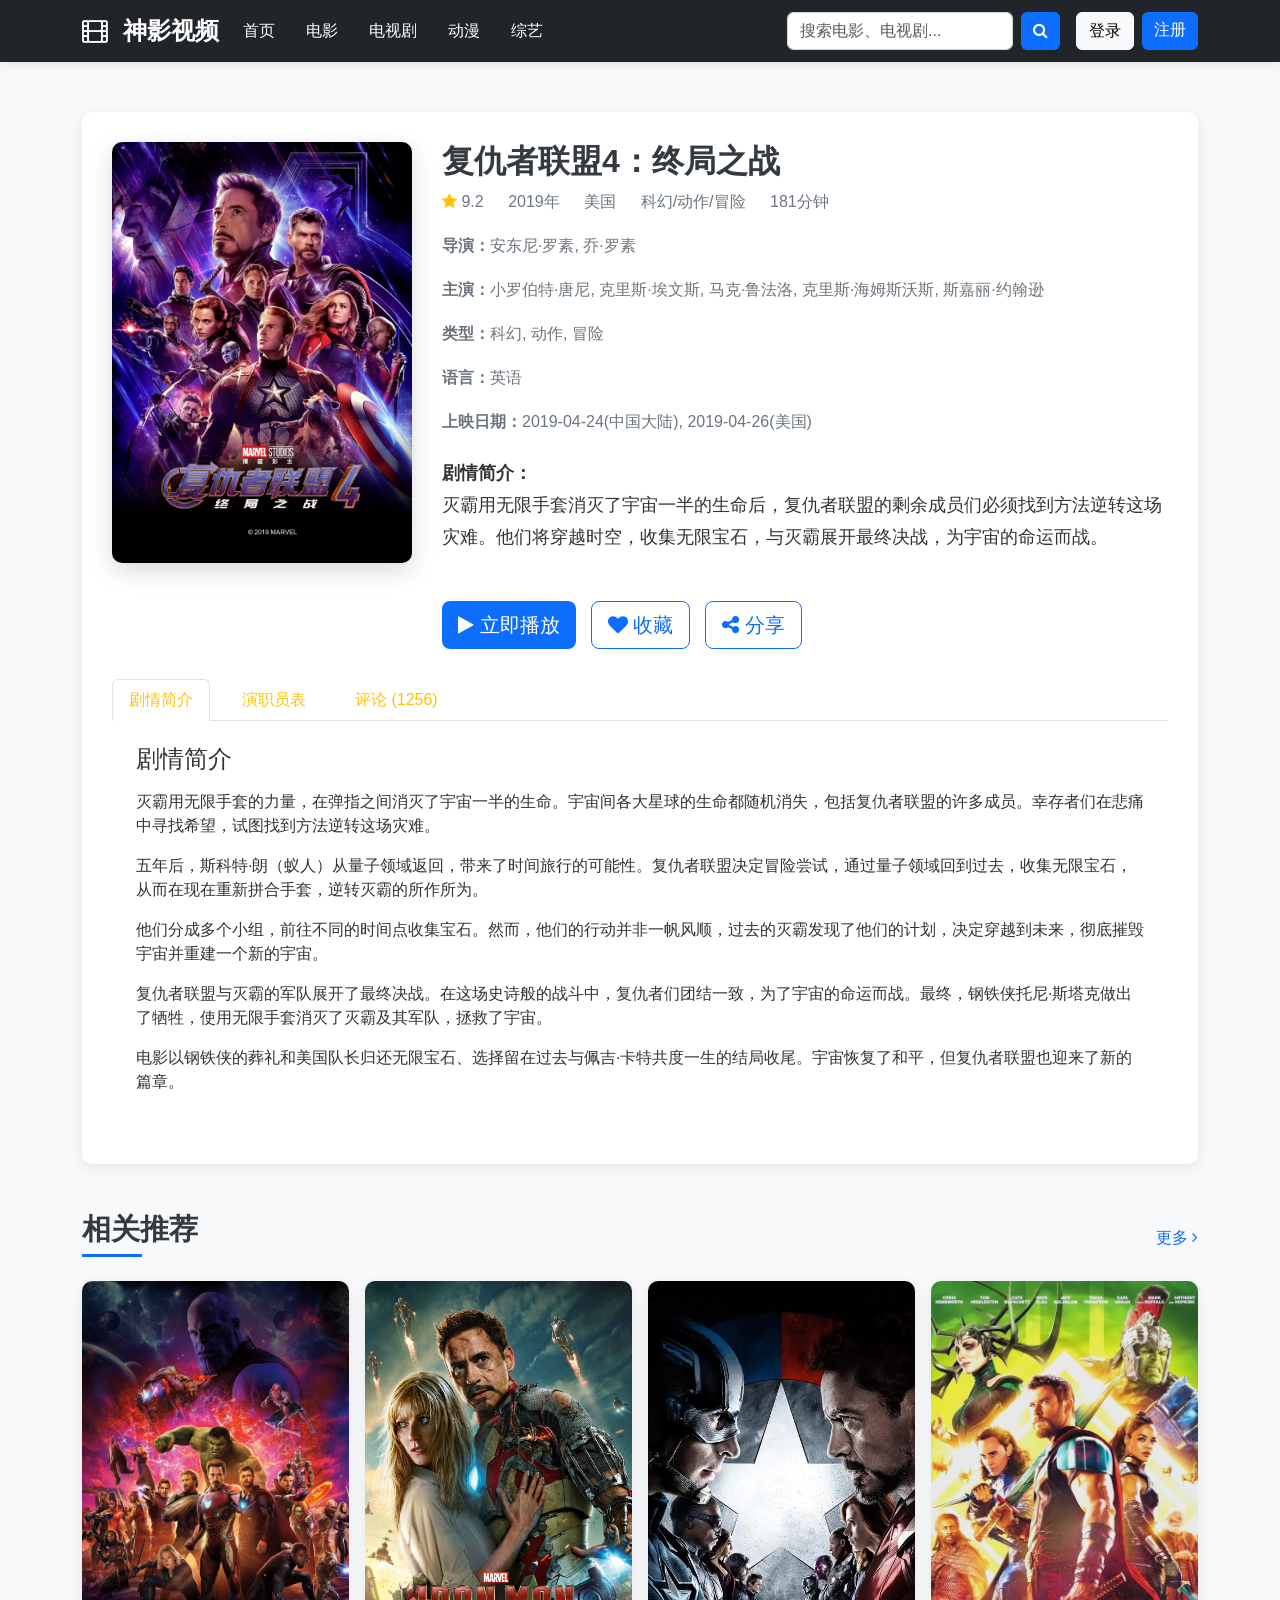
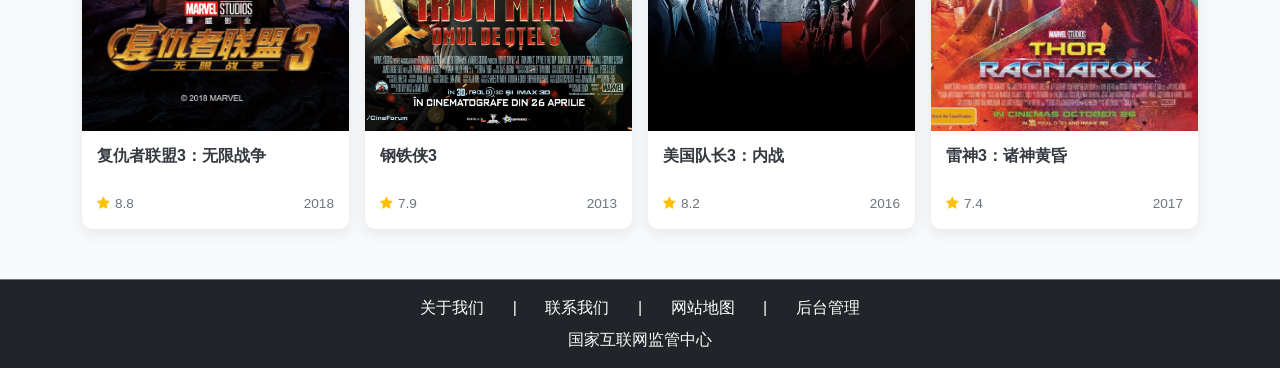
==== movie-detail.html @ 6626588a "首页+电影详情页" ====
<!DOCTYPE html>
<html lang="zh-CN">
<head>
    <meta charset="UTF-8">
    <meta name="viewport" content="width=device-width, initial-scale=1.0">
    <title>复仇者联盟4：终局之战 - 神影视频</title>
    <!-- Bootstrap 5 CSS -->
    <link href="https://cdn.jsdelivr.net/npm/bootstrap@5.3.0/dist/css/bootstrap.min.css" rel="stylesheet">
    <!-- Font Awesome -->
    <link href="https://cdn.jsdelivr.net/npm/font-awesome@4.7.0/css/font-awesome.min.css" rel="stylesheet">
    <!-- 自定义样式 -->
    <link href="css/style.css" rel="stylesheet">
</head>
<body>
    <!-- 导航栏 -->
    <nav class="navbar navbar-expand-lg navbar-dark bg-dark fixed-top">
        <div class="container">
            <a class="navbar-brand" href="index.html">
                <i class="fa fa-film"></i> 神影视频
            </a>
            <button class="navbar-toggler" type="button" data-bs-toggle="collapse" data-bs-target="#navbarNav">
                <span class="navbar-toggler-icon"></span>
            </button>
            <div class="collapse navbar-collapse" id="navbarNav">
                <ul class="navbar-nav me-auto">
                    <li class="nav-item">
                        <a class="nav-link" href="index.html">首页</a>
                    </li>
                    <li class="nav-item active">
                        <a class="nav-link" href="#">电影</a>
                    </li>
                    <li class="nav-item">
                        <a class="nav-link" href="#">电视剧</a>
                    </li>
                    <li class="nav-item">
                        <a class="nav-link" href="#">动漫</a>
                    </li>
                    <li class="nav-item">
                        <a class="nav-link" href="#">综艺</a>
                    </li>
                </ul>
                <!-- 搜索框 -->
                <form class="d-flex me-3">
                    <input class="form-control me-2" type="search" placeholder="搜索电影、电视剧..." aria-label="Search">
                    <button class="btn btn-primary" type="submit">
                        <i class="fa fa-search"></i>
                    </button>
                </form>
                <!-- 登录/注册按钮 -->
                <div class="d-flex">
                    <a href="login.html" class="btn btn-light me-2">登录</a>
                    <a href="register.html" class="btn btn-primary">注册</a>
                </div>
            </div>
        </div>
    </nav>

    <!-- 主要内容区 -->
    <div class="container mt-5 pt-4">
        <!-- 电影详情 -->
        <div class="movie-detail-container">
            <div class="movie-detail-header">
                <!-- 电影海报 -->
                <div class="movie-detail-poster">
                    <img src="images/fuchou4.avif" alt="复仇者联盟4：终局之战">
                </div>
                <!-- 电影信息 -->
                <div class="movie-detail-info">
                    <h1 class="movie-detail-title">复仇者联盟4：终局之战</h1>
                    <div class="movie-detail-meta">
                        <span><i class="fa fa-star text-warning"></i> 9.2</span>
                        <span>2019年</span>
                        <span>美国</span>
                        <span>科幻/动作/冒险</span>
                        <span>181分钟</span>
                    </div>
                    <div class="movie-detail-meta mt-2">
                        <span><strong>导演：</strong>安东尼·罗素, 乔·罗素</span>
                    </div>
                    <div class="movie-detail-meta">
                        <span><strong>主演：</strong>小罗伯特·唐尼, 克里斯·埃文斯, 马克·鲁法洛, 克里斯·海姆斯沃斯, 斯嘉丽·约翰逊</span>
                    </div>
                    <div class="movie-detail-meta">
                        <span><strong>类型：</strong>科幻, 动作, 冒险</span>
                    </div>
                    <div class="movie-detail-meta">
                        <span><strong>语言：</strong>英语</span>
                    </div>
                    <div class="movie-detail-meta">
                        <span><strong>上映日期：</strong>2019-04-24(中国大陆), 2019-04-26(美国)</span>
                    </div>
                    <div class="movie-detail-description mt-4">
                        <strong>剧情简介：</strong>
                        <p>灭霸用无限手套消灭了宇宙一半的生命后，复仇者联盟的剩余成员们必须找到方法逆转这场灾难。他们将穿越时空，收集无限宝石，与灭霸展开最终决战，为宇宙的命运而战。</p>
                    </div>
                    <div class="movie-detail-actions mt-5">
                        <button class="btn btn-primary btn-lg">
                            <i class="fa fa-play"></i> 立即播放
                        </button>
                        <button class="btn btn-outline-primary btn-lg" onclick="toggleFavorite(123)">
                            <i class="fa fa-heart"></i> 收藏
                        </button>
                        <button class="btn btn-outline-primary btn-lg" onclick="shareMovie(123, 'weibo')">
                            <i class="fa fa-share-alt"></i> 分享
                        </button>
                    </div>
                </div>
            </div>
            

            
            <!-- 电影详情标签页 -->
            <div class="mt-4">
                <ul class="nav nav-tabs" id="movieDetailTabs" role="tablist">
                    <li class="nav-item" role="presentation">
                        <button class="nav-link active" id="synopsis-tab" data-bs-toggle="tab" data-bs-target="#synopsis" type="button" role="tab" aria-controls="synopsis" aria-selected="true" style="color: #ffc107;">剧情简介</button>
                    </li>
                    <li class="nav-item" role="presentation">
                        <button class="nav-link" id="cast-tab" data-bs-toggle="tab" data-bs-target="#cast" type="button" role="tab" aria-controls="cast" aria-selected="false" style="color: #ffc107;">演职员表</button>
                    </li>
                    <li class="nav-item" role="presentation">
                        <button class="nav-link" id="comments-tab" data-bs-toggle="tab" data-bs-target="#comments" type="button" role="tab" aria-controls="comments" aria-selected="false" style="color: #ffc107;">评论 (1256)</button>
                    </li>
                </ul>
                <div class="tab-content" id="movieDetailTabsContent">
                    <!-- 剧情简介 -->
                    <div class="tab-pane fade show active" id="synopsis" role="tabpanel" aria-labelledby="synopsis-tab">
                        <div class="p-4">
                            <h4>剧情简介</h4>
                            <p class="mt-3">灭霸用无限手套的力量，在弹指之间消灭了宇宙一半的生命。宇宙间各大星球的生命都随机消失，包括复仇者联盟的许多成员。幸存者们在悲痛中寻找希望，试图找到方法逆转这场灾难。</p>
                            <p>五年后，斯科特·朗（蚁人）从量子领域返回，带来了时间旅行的可能性。复仇者联盟决定冒险尝试，通过量子领域回到过去，收集无限宝石，从而在现在重新拼合手套，逆转灭霸的所作所为。</p>
                            <p>他们分成多个小组，前往不同的时间点收集宝石。然而，他们的行动并非一帆风顺，过去的灭霸发现了他们的计划，决定穿越到未来，彻底摧毁宇宙并重建一个新的宇宙。</p>
                            <p>复仇者联盟与灭霸的军队展开了最终决战。在这场史诗般的战斗中，复仇者们团结一致，为了宇宙的命运而战。最终，钢铁侠托尼·斯塔克做出了牺牲，使用无限手套消灭了灭霸及其军队，拯救了宇宙。</p>
                            <p>电影以钢铁侠的葬礼和美国队长归还无限宝石、选择留在过去与佩吉·卡特共度一生的结局收尾。宇宙恢复了和平，但复仇者联盟也迎来了新的篇章。</p>
                        </div>
                    </div>
                    
                    <!-- 演职员表 -->
                    <div class="tab-pane fade" id="cast" role="tabpanel" aria-labelledby="cast-tab">
                        <div class="p-4">
                            <h4>导演</h4>
                            <div class="row row-cols-2 row-cols-md-4 g-3 mt-3">
                                <div class="col">
                                    <div class="text-center">
                                        <img src="images/05.png" class="rounded-circle mb-2" alt="安东尼·罗素" style="width: 100px; height: 100px; object-fit: cover;">
                                        <p>安东尼·罗素</p>
                                    </div>
                                </div>
                                <div class="col">
                                    <div class="text-center">
                                        <img src="images/06.png" class="rounded-circle mb-2" alt="乔·罗素" style="width: 100px; height: 100px; object-fit: cover;">
                                        <p>乔·罗素</p>
                                    </div>
                                </div>
                            </div>
                            
                            <h4 class="mt-5">主演</h4>
                            <div class="row row-cols-2 row-cols-md-4 g-3 mt-3">
                                <div class="col">
                                    <div class="text-center">
                                        <img src="images/07.png" class="rounded-circle mb-2" alt="小罗伯特·唐尼" style="width: 100px; height: 100px; object-fit: cover;">
                                        <p>小罗伯特·唐尼<br><small>饰 钢铁侠</small></p>
                                    </div>
                                </div>
                                <div class="col">
                                    <div class="text-center">
                                        <img src="images/08.png" class="rounded-circle mb-2" alt="克里斯·埃文斯" style="width: 100px; height: 100px; object-fit: cover;">
                                        <p>克里斯·埃文斯<br><small>饰 美国队长</small></p>
                                    </div>
                                </div>
                                <div class="col">
                                    <div class="text-center">
                                        <img src="images/09.png" class="rounded-circle mb-2" alt="马克·鲁法洛" style="width: 100px; height: 100px; object-fit: cover;">
                                        <p>马克·鲁法洛<br><small>饰 绿巨人</small></p>
                                    </div>
                                </div>
                                <div class="col">
                                    <div class="text-center">
                                        <img src="images/10.jpg" class="rounded-circle mb-2" alt="克里斯·海姆斯沃斯" style="width: 100px; height: 100px; object-fit: cover;">
                                        <p>克里斯·海姆斯沃斯<br><small>饰 雷神</small></p>
                                    </div>
                                </div>
                                <div class="col">
                                    <div class="text-center">
                                        <img src="images/11.jpg" class="rounded-circle mb-2" alt="斯嘉丽·约翰逊" style="width: 100px; height: 100px; object-fit: cover;">
                                        <p>斯嘉丽·约翰逊<br><small>饰 黑寡妇</small></p>
                                    </div>
                                </div>
                                <div class="col">
                                    <div class="text-center">
                                        <img src="images/12.jpg" class="rounded-circle mb-2" alt="杰瑞米·雷纳" style="width: 100px; height: 100px; object-fit: cover;">
                                        <p>杰瑞米·雷纳<br><small>饰 鹰眼</small></p>
                                    </div>
                                </div>
                            </div>
                        </div>
                    </div>
                    
                    <!-- 评论区 -->
                    <div class="tab-pane fade" id="comments" role="tabpanel" aria-labelledby="comments-tab">
                        <div class="p-4">
                            <!-- 发表评论 -->
                            <div class="mb-5">
                                <h4>发表评论</h4>
                                <form class="mt-3">
                                    <div class="mb-3">
                                        <textarea class="form-control" rows="4" placeholder="写下你的评论..."></textarea>
                                    </div>
                                    <div class="d-flex justify-content-end">
                                        <button type="submit" class="btn btn-primary">发表评论</button>
                                    </div>
                                </form>
                            </div>
                            
                            <!-- 评论列表 -->
                            <h4>观众评论</h4>
                            <div class="comments-section mt-3">
                                <div class="comment-item">
                                    <div class="comment-header">
                                        <span class="comment-author">漫威迷</span>
                                        <span class="comment-time">2025-12-15 14:30</span>
                                    </div>
                                    <div class="comment-content">
                                        这是漫威电影宇宙的巅峰之作！剧情紧凑，特效震撼，情感真挚。钢铁侠的牺牲让我泪目，美国队长的结局也很圆满。复仇者联盟，永远的经典！
                                    </div>
                                </div>
                                
                                <div class="comment-item">
                                    <div class="comment-header">
                                        <span class="comment-author">电影爱好者</span>
                                        <span class="comment-time">2025-12-14 09:15</span>
                                    </div>
                                    <div class="comment-content">
                                        作为漫威十年的收官之作，这部电影没有让我失望。时间旅行的设定很巧妙，各个角色的结局都处理得很好。推荐给所有喜欢漫威的朋友！
                                    </div>
                                </div>
                                
                                <div class="comment-item">
                                    <div class="comment-header">
                                        <span class="comment-author">小蜘蛛</span>
                                        <span class="comment-time">2025-12-13 20:45</span>
                                    </div>
                                    <div class="comment-content">
                                        特效太棒了！特别是最终决战的场景，简直是视觉盛宴。不过钢铁侠的牺牲真的让我很难过，他是我最喜欢的超级英雄。
                                    </div>
                                </div>
                                
                                <div class="comment-item">
                                    <div class="comment-header">
                                        <span class="comment-author">复仇者</span>
                                        <span class="comment-time">2025-12-12 16:20</span>
                                    </div>
                                    <div class="comment-content">
                                        这部电影完美地结束了漫威电影宇宙的第三阶段。每个角色都有自己的高光时刻，特别是黑寡妇的牺牲也很感人。期待漫威的下一个十年！
                                    </div>
                                </div>
                            </div>
                            
                            <!-- 分页 -->
                            <div class="mt-4 d-flex justify-content-center">
                                <nav aria-label="Page navigation">
                                    <ul class="pagination">
                                        <li class="page-item disabled">
                                            <a class="page-link" href="#" tabindex="-1" aria-disabled="true">上一页</a>
                                        </li>
                                        <li class="page-item active"><a class="page-link" href="#">1</a></li>
                                        <li class="page-item"><a class="page-link" href="#">2</a></li>
                                        <li class="page-item"><a class="page-link" href="#">3</a></li>
                                        <li class="page-item"><a class="page-link" href="#">...</a></li>
                                        <li class="page-item"><a class="page-link" href="#">25</a></li>
                                        <li class="page-item">
                                            <a class="page-link" href="#">下一页</a>
                                        </li>
                                    </ul>
                                </nav>
                            </div>
                        </div>
                    </div>
                </div>
            </div>
        </div>
        
        <!-- 相关推荐 -->
        <section class="mt-5">
            <div class="d-flex justify-content-between align-items-center mb-3">
                <h2 class="section-title">相关推荐</h2>
                <a href="#" class="more-link">更多 <i class="fa fa-angle-right"></i></a>
            </div>
            <div class="row row-cols-2 row-cols-md-3 row-cols-lg-4 g-3">
                <!-- 电影卡片 -->
                <div class="col">
                    <div class="movie-card">
                        <div class="movie-poster">
                            <img src="images/fchou3.avif" class="w-100" alt="复仇者联盟3">
                            <div class="movie-overlay">
                                <a href="movie-detail.html" class="btn btn-play">
                                    <i class="fa fa-play-circle"></i>
                                </a>
                            </div>
                        </div>
                        <div class="movie-info">
                            <h5 class="movie-title">复仇者联盟3：无限战争</h5>
                            <div class="movie-meta">
                                <span class="rating">
                                    <i class="fa fa-star text-warning"></i> 8.8
                                </span>
                                <span class="year">2018</span>
                            </div>
                        </div>
                    </div>
                </div>
                <div class="col">
                    <div class="movie-card">
                        <div class="movie-poster">
                            <img src="images/gangtie3.jpg" class="w-100" alt="钢铁侠3">
                            <div class="movie-overlay">
                                <a href="movie-detail.html" class="btn btn-play">
                                    <i class="fa fa-play-circle"></i>
                                </a>
                            </div>
                        </div>
                        <div class="movie-info">
                            <h5 class="movie-title">钢铁侠3</h5>
                            <div class="movie-meta">
                                <span class="rating">
                                    <i class="fa fa-star text-warning"></i> 7.9
                                </span>
                                <span class="year">2013</span>
                            </div>
                        </div>
                    </div>
                </div>
                <div class="col">
                    <div class="movie-card">
                        <div class="movie-poster">
                            <img src="images/meiguoduizhang.webp" class="w-100" alt="美国队长3">
                            <div class="movie-overlay">
                                <a href="movie-detail.html" class="btn btn-play">
                                    <i class="fa fa-play-circle"></i>
                                </a>
                            </div>
                        </div>
                        <div class="movie-info">
                            <h5 class="movie-title">美国队长3：内战</h5>
                            <div class="movie-meta">
                                <span class="rating">
                                    <i class="fa fa-star text-warning"></i> 8.2
                                </span>
                                <span class="year">2016</span>
                            </div>
                        </div>
                    </div>
                </div>
                <div class="col">
                    <div class="movie-card">
                        <div class="movie-poster">
                            <img src="images/leishen.jpg" class="w-100" alt="雷神3">
                            <div class="movie-overlay">
                                <a href="movie-detail.html" class="btn btn-play">
                                    <i class="fa fa-play-circle"></i>
                                </a>
                            </div>
                        </div>
                        <div class="movie-info">
                            <h5 class="movie-title">雷神3：诸神黄昏</h5>
                            <div class="movie-meta">
                                <span class="rating">
                                    <i class="fa fa-star text-warning"></i> 7.4
                                </span>
                                <span class="year">2017</span>
                            </div>
                        </div>
                    </div>
                </div>
            </div>
        </section>
    </div>

    <!-- 页脚 -->
    <footer class="bg-dark text-center py-3 border-top border-secondary">
        <div class="container">
            <div class="footer-links">
                <a href="#" class="text-white me-4">关于我们</a>
                <span class="text-light">|</span>
                <a href="#" class="text-white mx-4">联系我们</a>
                <span class="text-light">|</span>
                <a href="#" class="text-white mx-4">网站地图</a>
                <span class="text-light">|</span>
                <a href="admin/index.html" class="text-white ms-4">后台管理</a>
            </div>
            <div class="mt-2 text-sm text-light">
                <p class="mb-0">国家互联网监管中心</p>
            </div>
        </div>
    </footer>

    <!-- Bootstrap 5 JS -->
    <script src="dist/js/bootstrap.bundle.min.js"></script>
    <!-- 自定义脚本 -->
    <script src="js/main.js"></script>
</body>
</html>
---- css/style.css ----
/* 全局样式 */
body {
    font-family: 'Microsoft YaHei', sans-serif;
    background-color: #f8f9fa;
    color: #333;
    padding-top: 20px;
}

/* 管理后台页面取消顶部间隙 */
body.admin {
    padding-top: 0;
}

a {
    text-decoration: none;
}

a:hover {
    text-decoration: none;
}

/* 导航栏 */
.navbar {
    box-shadow: 0 2px 10px rgba(0, 0, 0, 0.1);
}

.navbar-brand {
    font-size: 1.5rem;
    font-weight: bold;
    color: #fff;
}

.navbar-brand i {
    margin-right: 8px;
}

.nav-link {
    color: #fff;
    margin-right: 15px;
    transition: color 0.3s ease;
}

.nav-link:hover {
    color: #ffc107 !important;
}

/* 轮播图 */
.carousel {
    margin-top: 60px;
}

.carousel-item img {
    height: 400px;
    object-fit: cover;
}

.carousel-caption {
    background: rgba(0, 0, 0, 0.6);
    padding: 20px;
    border-radius: 10px;
    bottom: 20%;
}

.carousel-caption h3 {
    font-size: 2rem;
    margin-bottom: 10px;
}

.carousel-caption p {
    font-size: 1.1rem;
    margin-bottom: 20px;
}

/* 分类导航 */
.category-nav {
    margin-top: 30px;
}

.category-item {
    text-decoration: none;
    color: #333;
    transition: transform 0.3s ease;
}

.category-item:hover {
    transform: translateY(-5px);
}

.category-icon {
    width: 80px;
    height: 80px;
    border-radius: 50%;
    display: flex;
    align-items: center;
    justify-content: center;
    margin: 0 auto;
    color: #fff;
    font-size: 2rem;
    box-shadow: 0 4px 15px rgba(0, 0, 0, 0.1);
}

/* 章节标题 */
.section-title {
    font-size: 1.8rem;
    font-weight: bold;
    color: #343a40;
    position: relative;
    padding-bottom: 10px;
}

.section-title::after {
    content: '';
    position: absolute;
    bottom: 0;
    left: 0;
    width: 60px;
    height: 3px;
    background-color: #0d6efd;
}

.more-link {
    color: #0d6efd;
    text-decoration: none;
    font-weight: 500;
}

.more-link:hover {
    text-decoration: none;
}

/* 电影卡片 */
.movie-card {
    background-color: #fff;
    border-radius: 10px;
    overflow: hidden;
    box-shadow: 0 4px 15px rgba(0, 0, 0, 0.08);
    transition: transform 0.3s ease, box-shadow 0.3s ease;
}

.movie-card:hover {
    transform: translateY(-5px);
    box-shadow: 0 8px 25px rgba(0, 0, 0, 0.15);
}

.movie-poster {
    position: relative;
    overflow: hidden;
}

.movie-poster img {
    height: 450px;
    object-fit: cover;
    transition: transform 0.3s ease;
}

.movie-card:hover .movie-poster img {
    transform: scale(1.05);
}

.movie-overlay {
    position: absolute;
    top: 0;
    left: 0;
    width: 100%;
    height: 100%;
    background: rgba(0, 0, 0, 0.6);
    display: flex;
    align-items: center;
    justify-content: center;
    opacity: 0;
    transition: opacity 0.3s ease;
}

.movie-card:hover .movie-overlay {
    opacity: 1;
}

.btn-play {
    width: 60px;
    height: 60px;
    border-radius: 50%;
    background-color: rgba(255, 255, 255, 0.9);
    border: none;
    color: #0d6efd;
    font-size: 1.5rem;
    transition: all 0.3s ease;
    display: flex;
    align-items: center;
    justify-content: center;
}

.btn-play:hover {
    background-color: #fff;
    transform: scale(1.1);
    color: #0b5ed7;
}

.movie-info {
    padding: 15px;
}

.movie-title {
    font-size: 1rem;
    font-weight: 600;
    margin-bottom: 8px;
    color: #343a40;
    height: 40px;
    overflow: hidden;
    text-overflow: ellipsis;
    display: -webkit-box;
    -webkit-line-clamp: 2;
    -webkit-box-orient: vertical;
}

.movie-meta {
    display: flex;
    justify-content: space-between;
    align-items: center;
    font-size: 0.85rem;
    color: #6c757d;
}

.rating {
    display: flex;
    align-items: center;
}

.rating i {
    margin-right: 5px;
}

/* 页脚 */
footer {
    background-color: #343a40;
    color: #fff;
    margin-top: 50px;
}

.footer-links {
    list-style: none;
    padding: 0;
}

.footer-links li {
    margin-bottom: 10px;
}

.footer-links a {
    color: #adb5bd;
    text-decoration: none;
    transition: color 0.3s ease;
}

.footer-links a:hover {
    color: #fff;
}

.contact-info {
    list-style: none;
    padding: 0;
}

.contact-info li {
    margin-bottom: 10px;
    display: flex;
    align-items: center;
}

.contact-info i {
    margin-right: 10px;
    color: #0d6efd;
}

.social-links {
    display: flex;
    margin-top: 15px;
}

.social-link {
    width: 40px;
    height: 40px;
    border-radius: 50%;
    background-color: rgba(255, 255, 255, 0.1);
    display: flex;
    align-items: center;
    justify-content: center;
    color: #fff;
    margin-right: 10px;
    text-decoration: none;
    transition: all 0.3s ease;
}

.social-link:hover {
    background-color: #0d6efd;
    color: #fff;
}

/* 响应式设计 */
@media (max-width: 768px) {
    .carousel-item img {
        height: 250px;
    }
    
    .carousel-caption {
        bottom: 10%;
        padding: 10px;
    }
    
    .carousel-caption h3 {
        font-size: 1.2rem;
    }
    
    .carousel-caption p {
        font-size: 0.9rem;
        margin-bottom: 10px;
    }
    
    .movie-poster img {
        height: 350px;
    }
    
    .category-icon {
        width: 60px;
        height: 60px;
        font-size: 1.5rem;
    }
}

@media (max-width: 576px) {
    .movie-poster img {
        height: 300px;
    }
    
    .section-title {
        font-size: 1.5rem;
    }
    
    .navbar-brand {
        font-size: 1.2rem;
    }
}

/* 表单样式 */
.form-container {
    max-width: 480px;
    margin: 100px auto 50px;
    background-color: #fff;
    padding: 40px;
    border-radius: 15px;
    box-shadow: 0 8px 30px rgba(0, 0, 0, 0.12);
    transition: all 0.3s ease;
}

.form-container:hover {
    box-shadow: 0 12px 40px rgba(0, 0, 0, 0.15);
}

.form-title {
    text-align: center;
    margin-bottom: 30px;
    color: #343a40;
    font-weight: bold;
    font-size: 2rem;
    text-shadow: 0 2px 4px rgba(0, 0, 0, 0.05);
}

/* 输入框焦点样式 */
.form-control:focus {
    border-color: #0d6efd;
    box-shadow: 0 0 0 0.25rem rgba(13, 110, 253, 0.15);
}

/* 输入组样式优化 */
.input-group-text {
    background-color: #f8f9fa;
    border-right: none;
}

.input-group .form-control {
    border-left: none;
}

/* 表单链接样式 */
.form-text a {
    color: #0d6efd;
    text-decoration: none;
    font-weight: 500;
}

.form-text a:hover {
    text-decoration: underline;
}

/* 第三方登录按钮样式 */
.btn-outline-primary {
    transition: all 0.3s ease;
}

.btn-outline-primary:hover {
    transform: translateY(-2px);
    box-shadow: 0 4px 12px rgba(13, 110, 253, 0.3);
}

/* 按钮样式 */
.btn-light:hover {
    background-color: #f8f9fa;
    transform: translateY(-2px);
    box-shadow: 0 4px 12px rgba(13, 110, 253, 0.4);
}


.btn-primary {
    background-color: #0d6efd;
    border: none;
    transition: all 0.3s ease;
}

.btn-primary:hover {
    background-color: #0b5ed7;
    transform: translateY(-2px);
    box-shadow: 0 4px 12px rgba(13, 110, 253, 0.4);
}

/* 管理后台样式 */
.admin-sidebar {
    background-color: #343a40;
    color: #fff;
    min-height: 100vh;
    padding: 20px 0;
}

.admin-sidebar h3 {
    padding: 0 20px;
    margin-bottom: 20px;
    color: #fff;
}

.admin-menu {
    list-style: none;
    padding: 0;
}

.admin-menu li {
    margin-bottom: 5px;
}

.admin-menu a {
    color: #adb5bd;
    text-decoration: none;
    padding: 10px 20px;
    display: block;
    transition: all 0.3s ease;
    border-left: 3px solid transparent;
}

.admin-menu a:hover {
    color: #fff;
    background-color: rgba(255, 255, 255, 0.1);
    border-left-color: #0d6efd;
}

.admin-menu a.active {
    color: #fff;
    background-color: rgba(255, 255, 255, 0.15);
    border-left-color: #0d6efd;
}

/* 返回首页链接样式 */
.admin-home-link {
    margin-top: 20px;
    border-top: 1px solid rgba(255, 255, 255, 0.1);
    padding-top: 10px;
}

.admin-home-link a {
    color: #20c997;
    font-weight: 500;
}

.admin-home-link a:hover {
    color: #fff;
    background-color: rgba(32, 201, 151, 0.2);
    border-left-color: #20c997;
}

.admin-content {
    padding: 30px;
}

.admin-header {
    display: flex;
    justify-content: space-between;
    align-items: center;
    margin-bottom: 30px;
}

.admin-header h2 {
    color: #343a40;
    font-weight: bold;
}

/* 表格样式 */
.table-container {
    background-color: #fff;
    border-radius: 10px;
    padding: 20px;
    box-shadow: 0 4px 15px rgba(0, 0, 0, 0.08);
}

.table thead {
    background-color: #f8f9fa;
}

.table th {
    font-weight: 600;
    color: #343a40;
}

.table td {
    vertical-align: middle;
}

/* 电影详情页样式 */
.movie-detail-container {
    background-color: #fff;
    border-radius: 10px;
    padding: 30px;
    box-shadow: 0 4px 15px rgba(0, 0, 0, 0.08);
    margin-top: 20px;
}

.movie-detail-header {
    display: flex;
    flex-wrap: wrap;
    gap: 30px;
    margin-bottom: 30px;
}

.movie-detail-poster {
    flex: 0 0 auto;
    max-width: 300px;
}

.movie-detail-poster img {
    width: 100%;
    border-radius: 10px;
    box-shadow: 0 8px 25px rgba(0, 0, 0, 0.15);
}

.movie-detail-info {
    flex: 1;
    min-width: 300px;
}

.movie-detail-title {
    font-size: 2rem;
    font-weight: bold;
    margin-bottom: 10px;
    color: #343a40;
}

.movie-detail-meta {
    margin-bottom: 20px;
    color: #6c757d;
}

.movie-detail-meta span {
    margin-right: 20px;
}

.movie-detail-description {
    font-size: 1.1rem;
    line-height: 1.8;
    margin-bottom: 20px;
    color: #333;
}

.movie-detail-actions {
    display: flex;
    gap: 15px;
    flex-wrap: wrap;
}

/* 视频播放器 */
.video-player-container {
    background-color: #000;
    border-radius: 10px;
    overflow: hidden;
    margin-bottom: 30px;
}

.video-player {
    width: 100%;
    height: 500px;
}

@media (max-width: 768px) {
    .video-player {
        height: 300px;
    }
}

/* 评论区 */
.comments-section {
    margin-top: 40px;
}

.comment-item {
    background-color: #f8f9fa;
    border-radius: 8px;
    padding: 15px;
    margin-bottom: 15px;
}

.comment-header {
    display: flex;
    justify-content: space-between;
    align-items: center;
    margin-bottom: 10px;
}

.comment-author {
    font-weight: bold;
    color: #343a40;
}

.comment-time {
    font-size: 0.9rem;
    color: #6c757d;
}

.comment-content {
    color: #333;
    line-height: 1.6;
}

/* 管理后台增强样式 */
/* 模态框样式优化 */
.modal-header {
    background-color: #343a40;
    color: #fff;
    border-bottom: none;
}

.modal-title {
    color: #fff;
}

.modal-content {
    border-radius: 10px;
    box-shadow: 0 10px 30px rgba(0, 0, 0, 0.2);
}

/* 表单样式增强 */
.form-label {
    font-weight: 600;
    color: #343a40;
}

.form-control, .form-select {
    border-radius: 6px;
    border: 1px solid #ced4da;
    transition: all 0.3s ease;
}

.form-control:focus, .form-select:focus {
    border-color: #0d6efd;
    box-shadow: 0 0 0 0.25rem rgba(13, 110, 253, 0.25);
}

/* 数据表格样式增强 */
.table {
    border-collapse: separate;
    border-spacing: 0;
}

.table th, .table td {
    border-top: 1px solid #e9ecef;
    border-bottom: 1px solid #e9ecef;
}

.table th:first-child, .table td:first-child {
    border-left: 1px solid #e9ecef;
}

.table th:last-child, .table td:last-child {
    border-right: 1px solid #e9ecef;
}

.table tbody tr:hover {
    background-color: #f8f9fa;
}

/* 统计卡片样式 */
.card {
    border-radius: 10px;
    overflow: hidden;
    box-shadow: 0 4px 15px rgba(0, 0, 0, 0.08);
    transition: transform 0.3s ease, box-shadow 0.3s ease;
}

.card:hover {
    transform: translateY(-5px);
    box-shadow: 0 8px 25px rgba(0, 0, 0, 0.15);
}

.icon-circle {
    width: 80px;
    height: 80px;
    border-radius: 50%;
    display: flex;
    align-items: center;
    justify-content: center;
}

/* 状态标签样式 */
.badge {
    font-size: 0.8rem;
    padding: 5px 10px;
    border-radius: 20px;
    font-weight: 600;
}

.badge.bg-success {
    background-color: #198754;
}

.badge.bg-warning {
    background-color: #ffc107;
    color: #343a40;
}

.badge.bg-danger {
    background-color: #dc3545;
}

/* 操作按钮样式 */
.btn-sm {
    border-radius: 6px;
    padding: 5px 12px;
    font-size: 0.85rem;
}

/* 分页样式 */
.pagination {
    margin: 0;
}

.page-item .page-link {
    color: #0d6efd;
    border: 1px solid #dee2e6;
    border-radius: 6px;
    margin: 0 2px;
    transition: all 0.3s ease;
}

.page-item.active .page-link {
    background-color: #0d6efd;
    border-color: #0d6efd;
    color: #fff;
}

.page-item .page-link:hover {
    background-color: #f8f9fa;
    border-color: #dee2e6;
    color: #0a58ca;
}

/* 上传图片预览样式 */
.img-thumbnail {
    border-radius: 8px;
    cursor: pointer;
    transition: transform 0.3s ease;
}

.img-thumbnail:hover {
    transform: scale(1.02);
}

/* 响应式优化 */
@media (max-width: 768px) {
    .admin-sidebar {
        min-height: auto;
        height: auto;
        padding: 10px 0;
    }
    
    .admin-sidebar h3 {
        text-align: center;
    }
    
    .admin-menu {
        display: flex;
        flex-wrap: wrap;
        justify-content: center;
    }
    
    .admin-menu li {
        margin: 5px;
    }
    
    .admin-menu a {
        padding: 8px 15px;
        border-radius: 6px;
    }
    
    .admin-content {
        padding: 15px;
    }
    
    .admin-header {
        flex-direction: column;
        align-items: flex-start;
        gap: 15px;
    }
    
    .movie-detail-header {
        flex-direction: column;
        align-items: center;
        text-align: center;
    }
    
    .movie-detail-poster {
        max-width: 100%;
    }
}
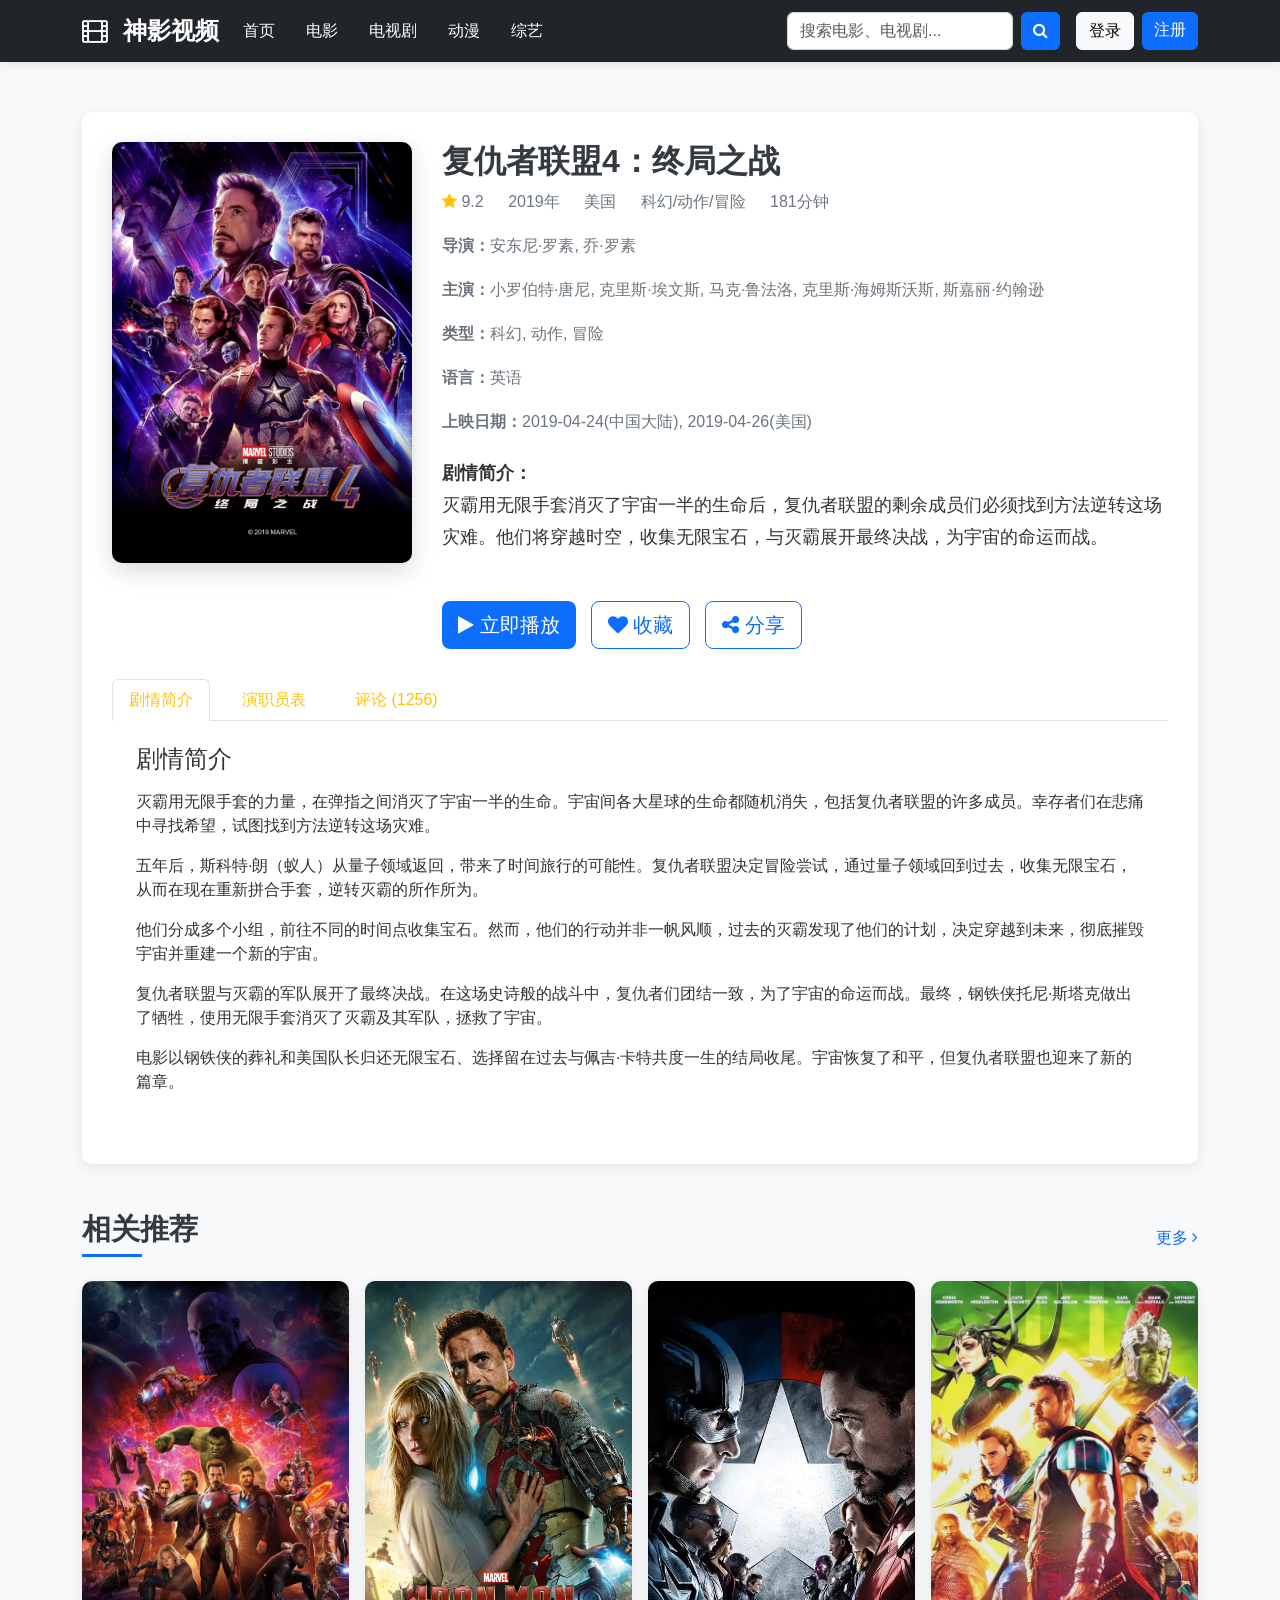
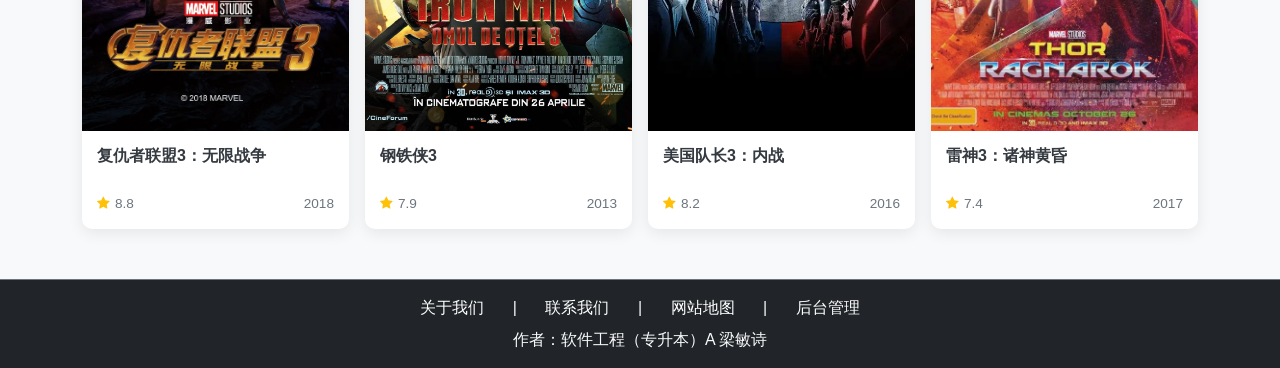
==== commit 99669aa0: "登录+注册" ====
--- a/movie-detail.html
+++ b/movie-detail.html
@@ -389,7 +389,7 @@
                 <a href="admin/index.html" class="text-white ms-4">后台管理</a>
             </div>
             <div class="mt-2 text-sm text-light">
-                <p class="mb-0">国家互联网监管中心</p>
+                <p class="mb-0">作者：软件工程（专升本）A 梁敏诗</p>
             </div>
         </div>
     </footer>
